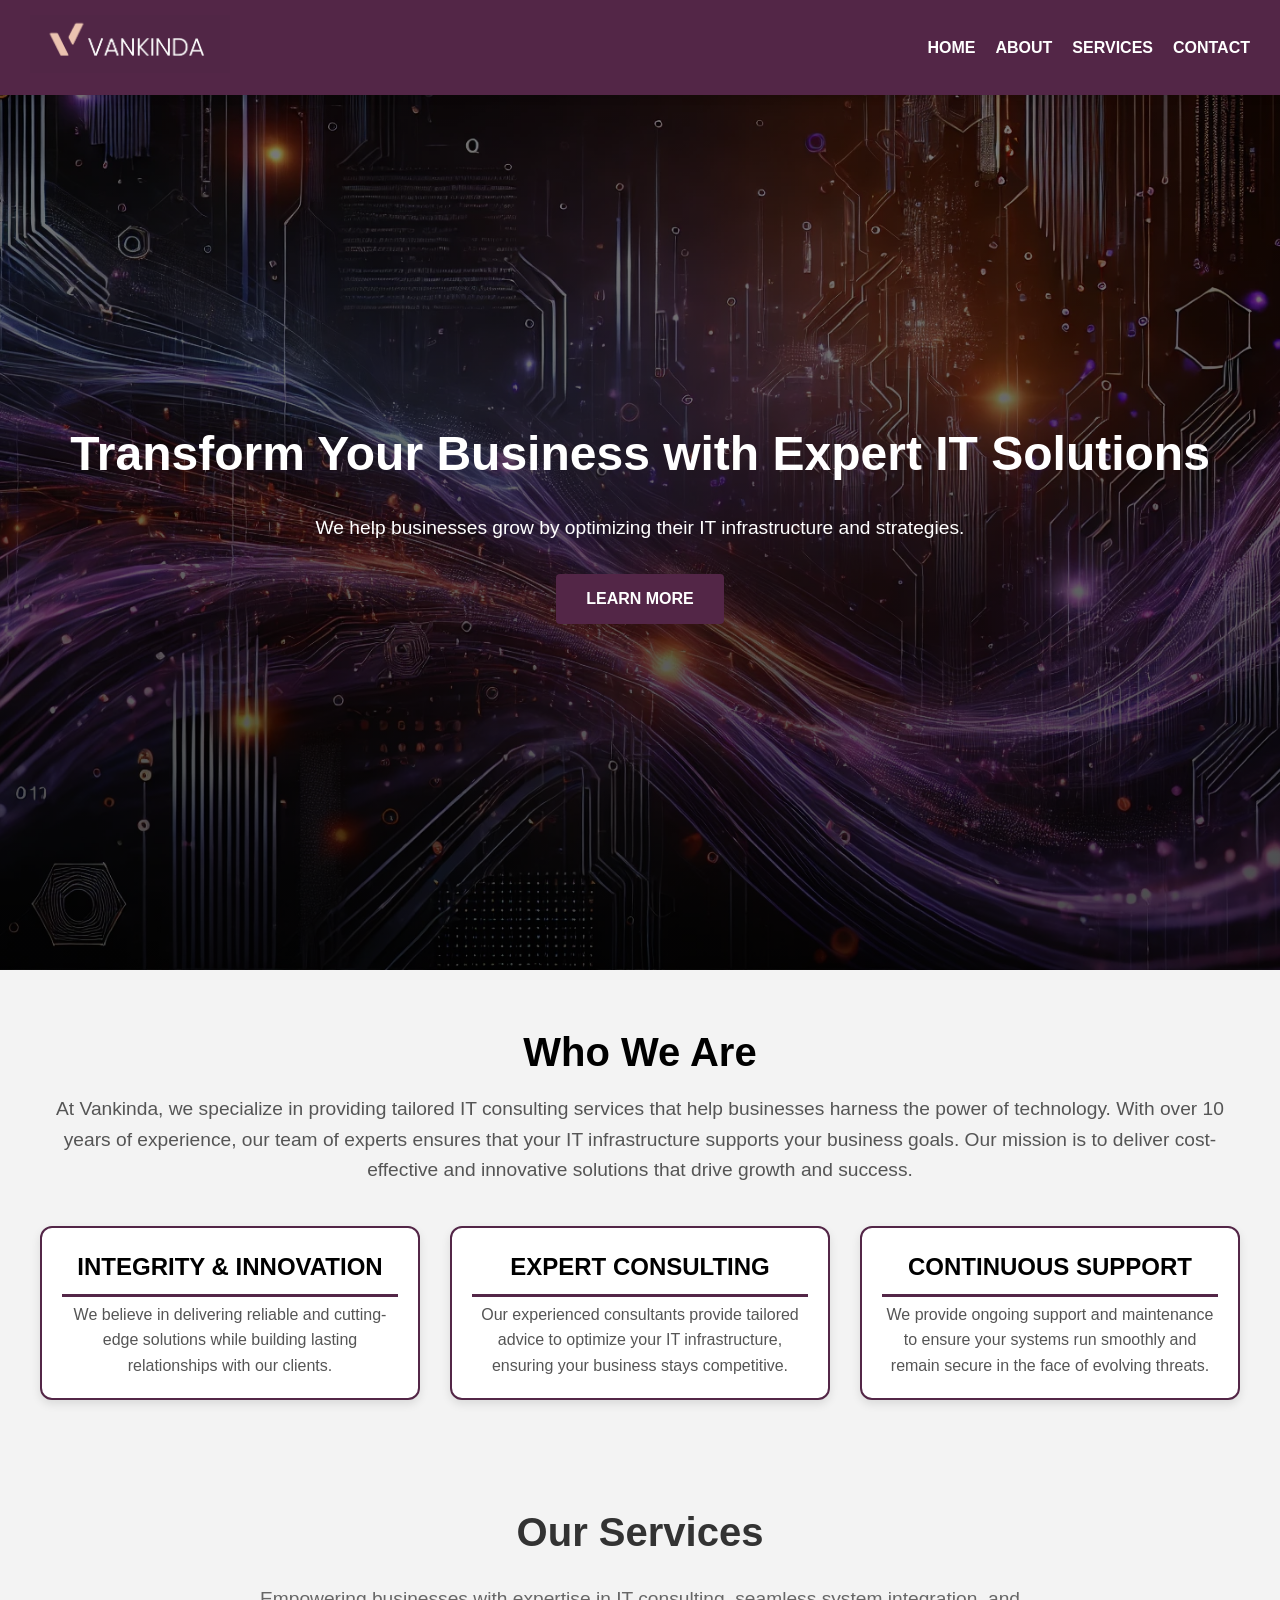
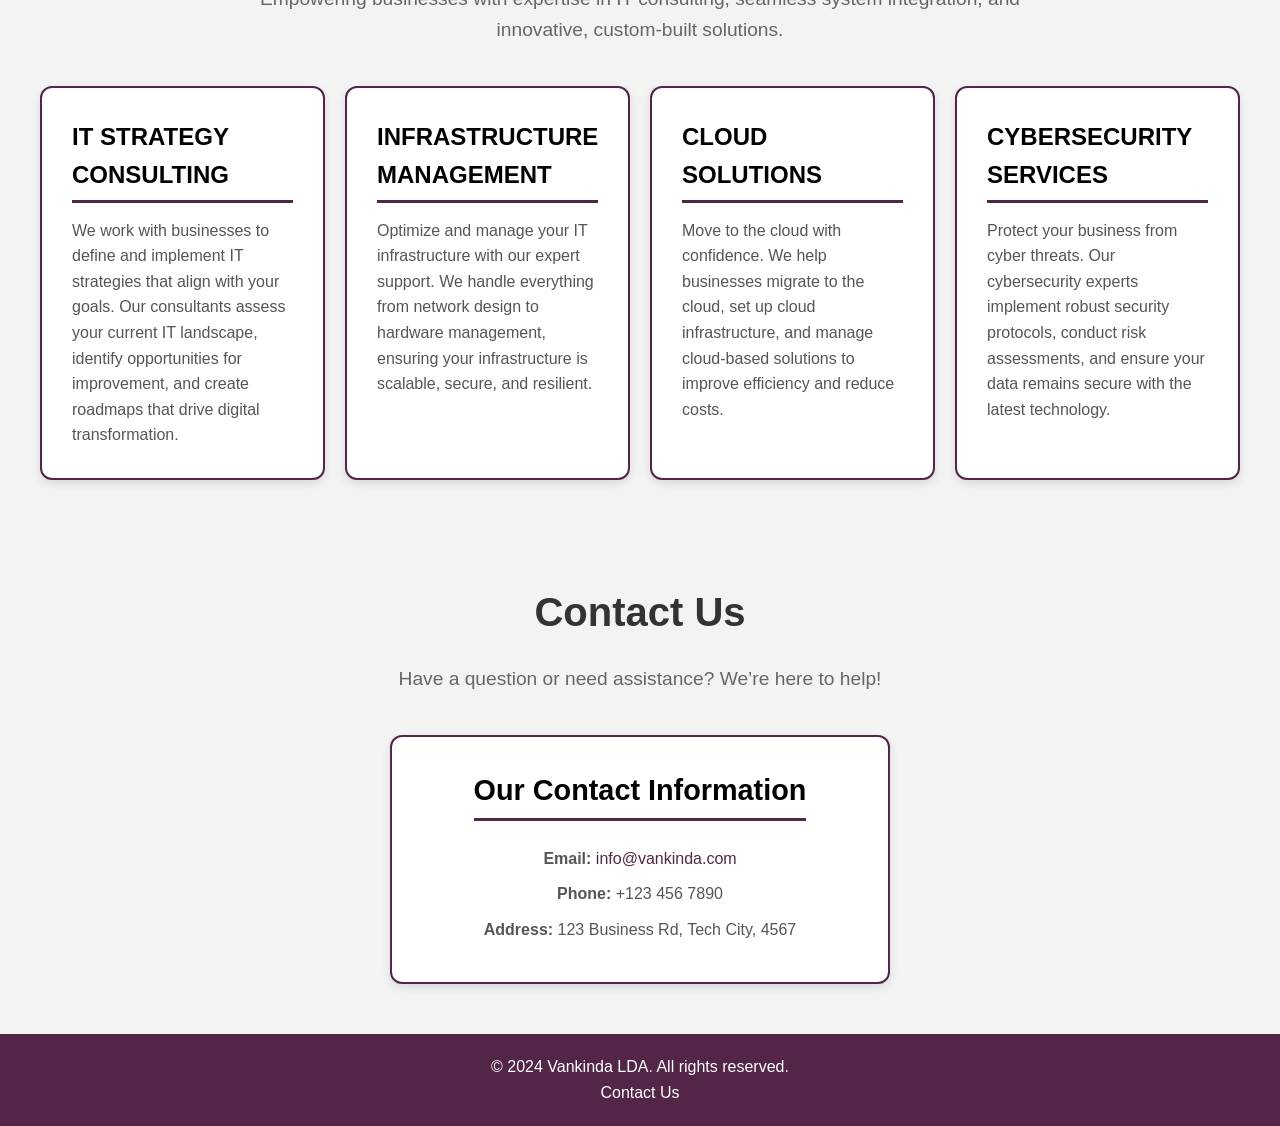
==== index.html @ 61e87282 "Update and rename vankinda.html to index.html" ====
<!DOCTYPE html>
<html lang="en">
<head>
    <meta charset="UTF-8">
    <meta name="viewport" content="width=device-width, initial-scale=1.0">
    <meta name="description" content="Vankinda IT Consulting Services">
    <title>Vankinda - IT Consulting</title>
    <link rel="stylesheet" href="styles.css">
</head>
<body>
	<header>
		<div class="logo">
			<img src="logo sample.png" alt="Vankinda Logo">
		</div>
		<nav>
			<ul>
				<li><a href="#home">Home</a></li>
				<li><a href="#about">About</a></li>
				<li><a href="#services">Services</a></li>
				<li><a href="#contact">Contact</a></li>
			</ul>
		</nav>
	</header>

    <section id="home">
		<div class="hero-content">
			<h1>Transform Your Business with Expert IT Solutions</h1>
			<p>We help businesses grow by optimizing their IT infrastructure and strategies.</p>
			<a href="#about" class="cta-button">Learn More</a>
		</div>
	</section>

    <section id="about">
		<div class="container">
			<h2>Who We Are</h2>
			<div class="section-intro">
				<p>At Vankinda, we specialize in providing tailored IT consulting services that help businesses harness the power of technology. With over 10 years of experience, our team of experts ensures that your IT infrastructure supports your business goals. Our mission is to deliver cost-effective and innovative solutions that drive growth and success.</p>
			</div>
			<div class="about-grid">
				<div class="about-item">
					<h3>Integrity & Innovation</h3>
					<p>We believe in delivering reliable and cutting-edge solutions while building lasting relationships with our clients.</p>
				</div>
				<div class="about-item">
					<h3>Expert Consulting</h3>
					<p>Our experienced consultants provide tailored advice to optimize your IT infrastructure, ensuring your business stays competitive.</p>
				</div>
				<div class="about-item">
					<h3>Continuous Support</h3>
					<p>We provide ongoing support and maintenance to ensure your systems run smoothly and remain secure in the face of evolving threats.</p>
				</div>
			</div>
		</div>
	</section>

  <section id="services" class="section">
    <h2>Our Services</h2>
    <p class="section-intro">Empowering businesses with expertise in IT consulting, seamless system integration, and innovative, custom-built solutions.</p>
    <div class="service-container">
        <div class="service">
            <h3 class="service-title">IT Strategy Consulting</h3>
            <p>We work with businesses to define and implement IT strategies that align with your goals. Our consultants assess your current IT landscape, identify opportunities for improvement, and create roadmaps that drive digital transformation.</p>
        </div>
        <div class="service">
            <h3 class="service-title">Infrastructure Management</h3>
            <p>Optimize and manage your IT infrastructure with our expert support. We handle everything from network design to hardware management, ensuring your infrastructure is scalable, secure, and resilient.</p>
        </div>
        <div class="service">
            <h3 class="service-title">Cloud Solutions</h3>
            <p>Move to the cloud with confidence. We help businesses migrate to the cloud, set up cloud infrastructure, and manage cloud-based solutions to improve efficiency and reduce costs.</p>
        </div>
        <div class="service">
            <h3 class="service-title">Cybersecurity Services</h3>
            <p>Protect your business from cyber threats. Our cybersecurity experts implement robust security protocols, conduct risk assessments, and ensure your data remains secure with the latest technology.</p>
        </div>
    </div>
</section>

<section id="contact">
    <h2>Contact Us</h2>
    <p class="section-intro">Have a question or need assistance? We’re here to help!</p>
    
    <div class="contact-container">
        <div class="contact-info">
            <h3>Our Contact Information</h3>
            <p><strong>Email:</strong> <a href="mailto:info@vankinda.com">info@vankinda.com</a></p>
            <p><strong>Phone:</strong> +123 456 7890</p>
            <p><strong>Address:</strong> 123 Business Rd, Tech City, 4567</p>
        </div>
    </div>
</section>

<footer>
    <p>&copy; 2024 Vankinda LDA. All rights reserved.</p>
    <p><a href="mailto:info@vankinda.com">Contact Us</a></p>
</footer>

</body>
</html>
---- styles.css ----
/* General Reset */
* {
    margin: 0;
    padding: 0;
    box-sizing: border-box;
}

body {
    font-family: 'Helvetica Neue', Arial, sans-serif;
    background-color: #fff;
    color: #333;
    line-height: 1.6;
}

a {
    text-decoration: none;
    color: inherit;
}

/* Header */
header {
    position: fixed; /* Fixed position */
    top: 0; /* Keep it at the top of the page */
    left: 0;
    width: 100%; /* Make the header span the full width of the screen */
    z-index: 1000; /* Ensure it stays on top of other elements */
    display: flex;
    justify-content: space-between;
    align-items: center;
    padding: 15px 30px;
    background-color: #532647;
    color: #000;
    box-shadow: 0 4px 6px rgba(0, 0, 0, 0.1);
}

/* Add padding to the body to prevent content from hiding behind the fixed header */
body {
    padding-top: 70px; /* Adjust based on your header height */
}

/* Ensure the navigation links still look good when scrolled */
nav ul li a {
    color: #000;
    font-weight: bold;
    font-size: 16px;
    text-transform: uppercase;
    text-decoration: none;
    transition: color 0.3s ease, transform 0.3s ease;
}

nav ul li a:hover {
    color: #532647 ; /* Purple on hover */
    transform: scale(1.1);
}


/* Logo Styling */
header .logo img {
    width: 200px; /* Smaller width */
    height: auto; /* Maintain aspect ratio */
}

/* Navigation Menu */
nav ul {
    list-style: none;
    display: flex;
    gap: 20px; /* Slightly reduced gap */
}

nav ul li a {
    color: white; /* Black text */
    font-weight: bold;
    font-size: 16px;
    text-transform: uppercase;
    text-decoration: none;
    transition: color 0.3s ease, transform 0.3s ease;
}

nav ul li a:hover {
    color: black ; /* Purple on hover */
    transform: scale(1.1);
}

/* Responsive Adjustments */
@media (max-width: 768px) {
    header {
        flex-direction: column;
        text-align: center;
    }
    nav ul {
        flex-direction: column;
        gap: 15px; /* Slightly reduced gap for mobile */
    }
}

/* Home Section */
#home {
    display: flex;
    align-items: center;
    justify-content: center;
    text-align: center;
    height: 100vh; /* Full-screen height */
    padding: 20px;
    color: #fff; /* White text for contrast */
    background: url('background-image.webp') no-repeat center center/cover; /* Add background image */
    position: relative;
    z-index: 1;
}

/* Optional: Gradient overlay to enhance text visibility */
#home::before {
    content: '';
    position: absolute;
    top: 0;
    left: 0;
    width: 100%;
    height: 100%;
    background: linear-gradient(to bottom, rgba(0, 0, 0, 0.5), rgba(0, 0, 0, 0.7));
    z-index: -1;
}

/* Hero Content Styling */
.hero-content h1 {
    font-size: 3rem;
    font-weight: bold;
    margin-bottom: 20px;
}

.hero-content p {
    font-size: 1.2rem;
    margin-bottom: 30px;
}

.cta-button {
    display: inline-block;
    padding: 12px 30px;
    background-color: #532647 ; /* Purple */
    color: #fff;
    text-transform: uppercase;
    font-weight: bold;
    border: none;
    border-radius: 4px;
    text-decoration: none;
    transition: background 0.3s ease;
}

.cta-button:hover {
    background-color: #4e148c; /* Darker purple */
}

/* About Us Section */
#about {
    background-color: #f3f3f3; /* Keeps the section background white */
    padding: 50px 20px;
    text-align: center;
}

#about .container {
    max-width: 1200px;
    margin: 0 auto;
}

#about h2 {
    font-size: 2.5rem;
    color: #000; /* Title color changed to black */
    margin-bottom: 10px;
    position: relative;
}

#about .section-intro {
    font-size: 1.2rem;
    color: #555;
    margin-bottom: 40px;
}

.about-grid {
    display: grid;
    grid-template-columns: repeat(auto-fit, minmax(250px, 1fr)); /* Responsive grid */
    gap: 30px;
    justify-items: center;
}

.about-item {
    background-color: #fff; /* Background color for the boxes */
    padding: 20px;
    border: 2px solid #532647 ; /* Purple border */
    border-radius: 12px; /* Rounded corners */
    box-shadow: 0 4px 10px rgba(0, 0, 0, 0.1); /* Soft shadow */
    transition: transform 0.3s ease, box-shadow 0.3s ease;
    text-align: center;
}

.about-item:hover {
    transform: translateY(-5px);
    box-shadow: 0 6px 15px rgba(0, 0, 0, 0.2); /* Hover effect */
}

.about-item h3 {
    font-size: 1.5rem;
    color: #000; /* Title color changed to black */
    margin-bottom: 15px;
    text-transform: uppercase; /* Uppercase title for consistency */
    position: relative;
}

.about-item h3::after {
    content: "";
    position: absolute;
    bottom: -10px; /* Adjust to position the line closer to the title */
    left: 0;
    width: 100%; /* Line spans the full width of the box */
    height: 3px; /* Line thickness */
    background-color: #532647 ; /* Purple color for the line */
}

.about-item p {
    font-size: 1rem;
    color: #555;
    line-height: 1.6;
}

/* Services Section */
#services {
    background-color: #f3f3f3; /* Light neutral background */
    padding: 50px 20px;
    text-align: center;
}

#services h2 {
    font-size: 2.5rem;
    color: #333;
    margin-bottom: 20px;
}

#services .section-intro {
    font-size: 1.2rem;
    color: #666;
    margin-bottom: 40px;
    max-width: 800px; /* Keeps text aligned with About Us section */
    margin-left: auto;
    margin-right: auto;
    line-height: 1.6;
}

.service-container {
    display: grid;
    grid-template-columns: repeat(auto-fit, minmax(250px, 1fr)); /* Side-by-side layout */
    gap: 20px;
    max-width: 1200px; /* Adjusts for side-by-side width */
    margin: 0 auto;
}

.service {
    background: #fff; /* White background for consistency */
    border: 2px solid #532647 ; /* Purple border for branding */
    border-radius: 12px; /* Smooth corners */
    padding: 30px;
    box-shadow: 0 4px 10px rgba(0, 0, 0, 0.1); /* Subtle shadow for depth */
    text-align: left;
    transition: transform 0.3s ease, box-shadow 0.3s ease;
}

.service:hover {
    transform: translateY(-5px);
    box-shadow: 0 6px 15px rgba(0, 0, 0, 0.2);
}

.service h3 {
    font-size: 1.5rem;
    color: #000; /* Black title for emphasis */
    margin-bottom: 15px;
    text-transform: uppercase;
    border-bottom: 3px solid #532647 ; /* Purple underline for titles */
    display: inline-block;
    padding-bottom: 5px;
}

.service p {
    font-size: 1rem;
    color: #555;
    line-height: 1.6;
}

/* Responsive Adjustments */
@media (max-width: 768px) {
    .service-container {
        grid-template-columns: 1fr; /* Stacks on smaller screens */
    }
}

/* Contact Section */
#contact {
    background-color: #f3f3f3;
    padding: 50px 20px;
    text-align: center;
}

#contact h2 {
    font-size: 2.5rem;
    color: #333;
    margin-bottom: 20px;
}

#contact .section-intro {
    font-size: 1.2rem;
    color: #666;
    margin-bottom: 40px;
    max-width: 800px;
    margin-left: auto;
    margin-right: auto;
    line-height: 1.6;
}

.contact-container {
    display: flex;
    justify-content: center;
    max-width: 1200px;
    margin: 0 auto;
}

.contact-info {
    background: #fff;
    border: 2px solid #532647 ;
    border-radius: 12px;
    padding: 30px;
    box-shadow: 0 4px 10px rgba(0, 0, 0, 0.1);
    flex: 1 1 400px;
    max-width: 500px;
    transition: transform 0.3s ease, box-shadow 0.3s ease; /* Added transition for hover effect */
}

.contact-info:hover {
    transform: translateY(-5px); /* Hover effect: move the box up */
    box-shadow: 0 6px 15px rgba(0, 0, 0, 0.2); /* Hover effect: stronger shadow */
}

.contact-info h3 {
    font-size: 1.8rem;
    color: #000;
    margin-bottom: 15px;
    border-bottom: 3px solid #532647 ;
    display: inline-block;
    padding-bottom: 5px;
}

.contact-info p {
    font-size: 1rem;
    color: #555;
    line-height: 1.6;
    margin: 10px 0;
}

.contact-info a {
    color: #532647 ; /* Purple */
    text-decoration: none;
}

.contact-info a:hover {
    text-decoration: underline;
}

/* Footer Styling */
footer {
    background-color: #532647 ; /* Purple */
    color: #fff; /* White text for contrast */
    padding: 20px 0; /* Padding for spacing */
    text-align: center; /* Center-align the content */
}

footer a {
    color: #fff; /* Ensure links are white */
    text-decoration: none; /* Remove underline */
    transition: color 0.3s ease; /* Smooth color transition */
}

footer a:hover {
    color: #333; /* Dark color for links on hover */
}
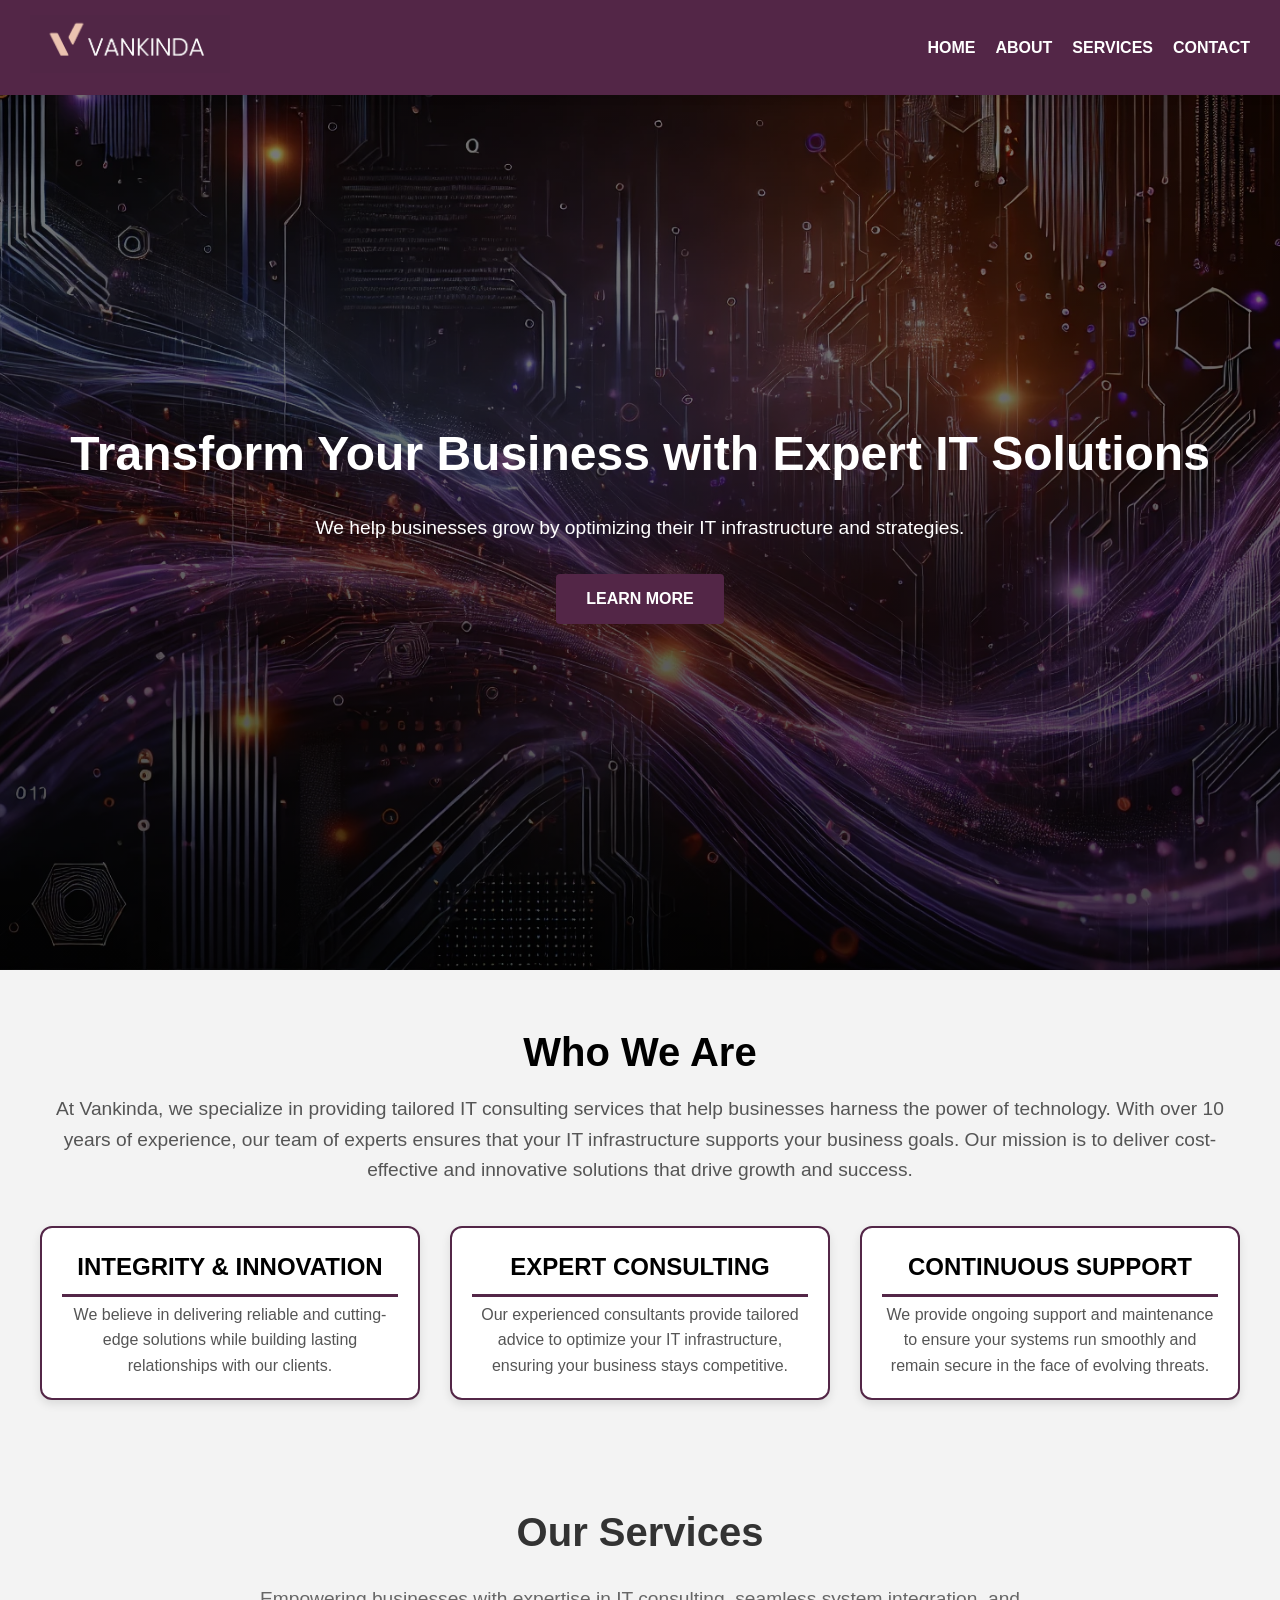
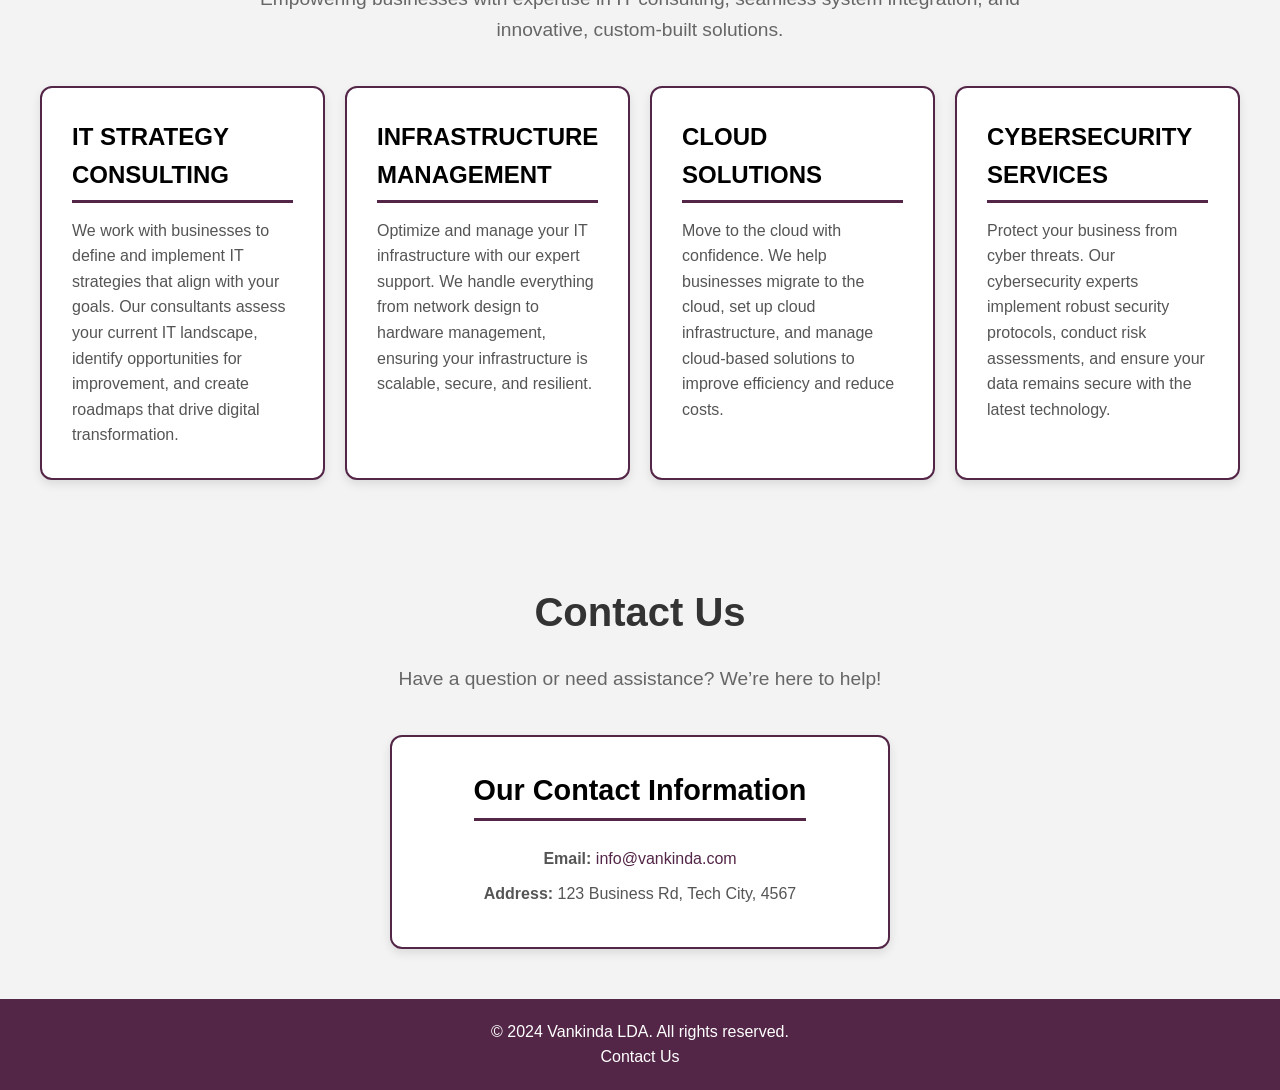
==== commit 00c8b1b9: "Update index.html" ====
--- a/index.html
+++ b/index.html
@@ -83,8 +83,7 @@
     <div class="contact-container">
         <div class="contact-info">
             <h3>Our Contact Information</h3>
-            <p><strong>Email:</strong> <a href="mailto:info@vankinda.com">info@vankinda.com</a></p>
-            <p><strong>Phone:</strong> +123 456 7890</p>
+            <p><strong>Email:</strong> <a href="mailto:geral@vankinda.com">info@vankinda.com</a></p>
             <p><strong>Address:</strong> 123 Business Rd, Tech City, 4567</p>
         </div>
     </div>
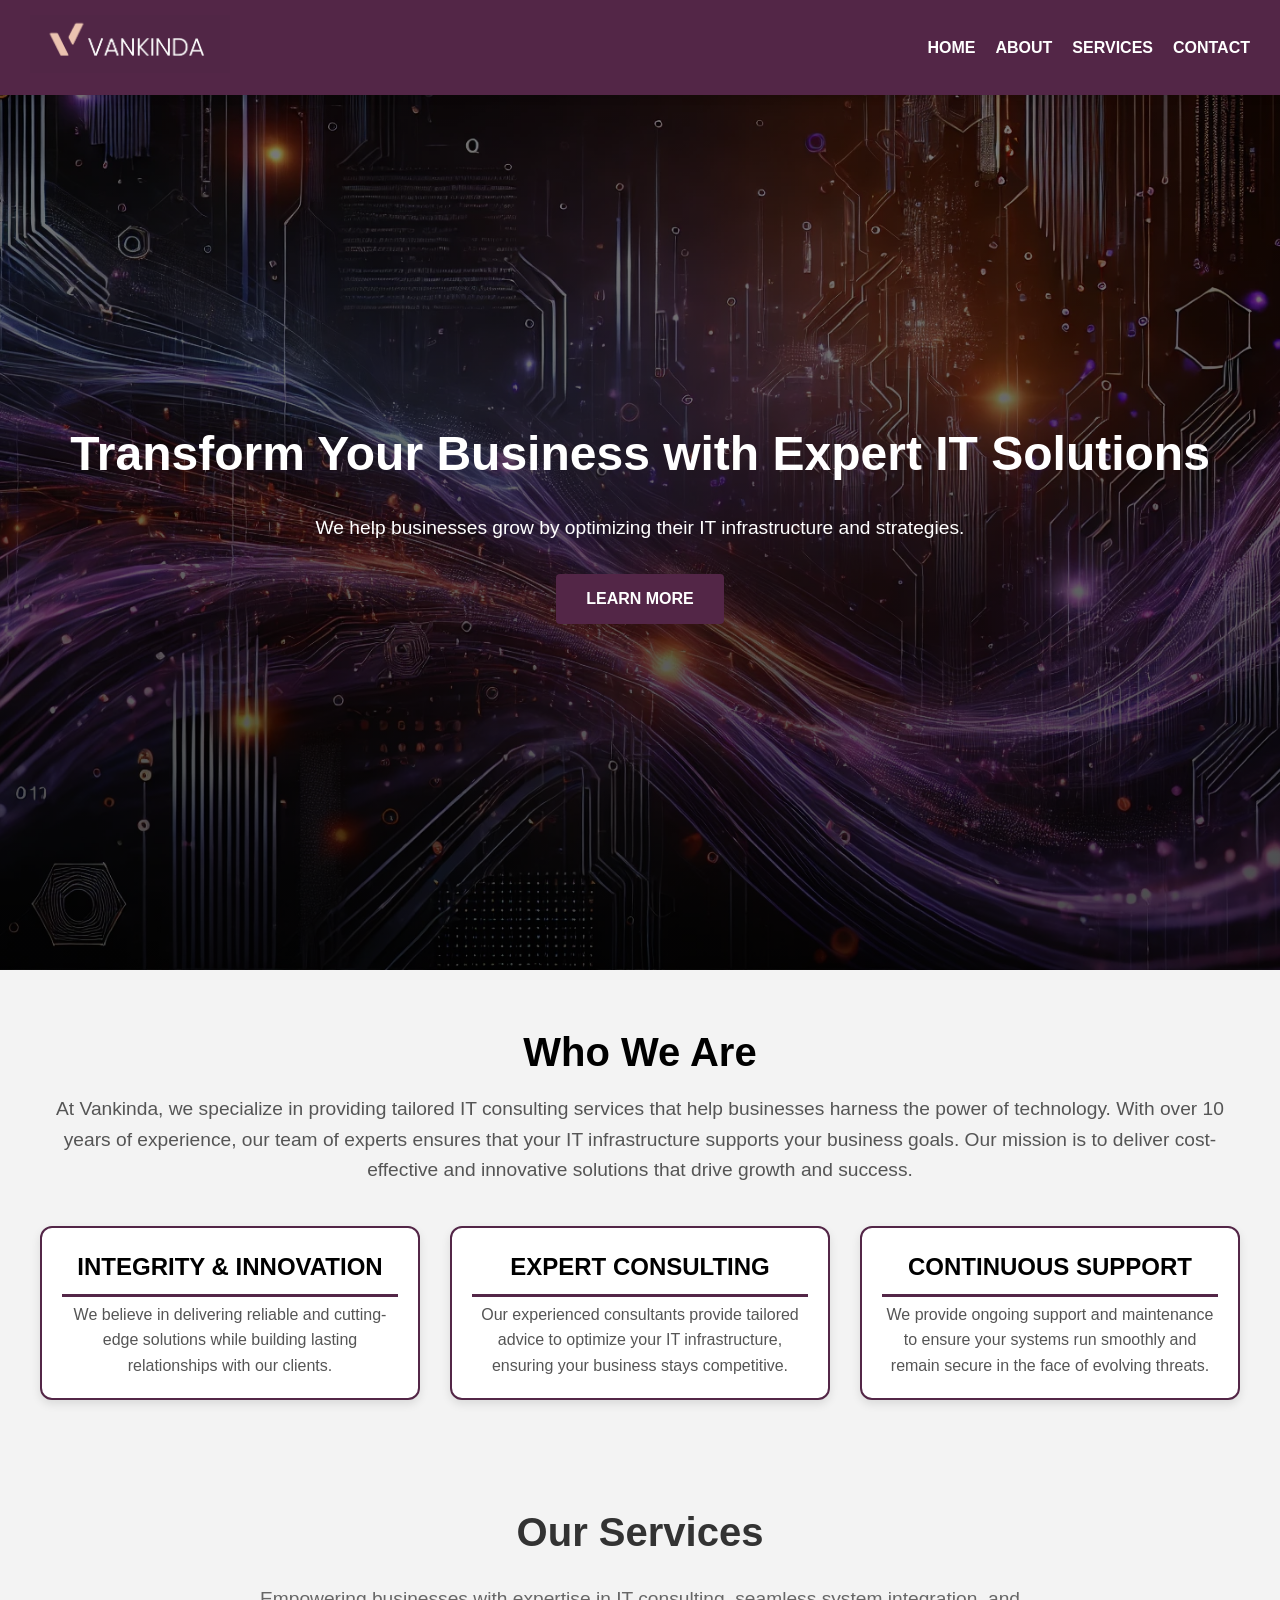
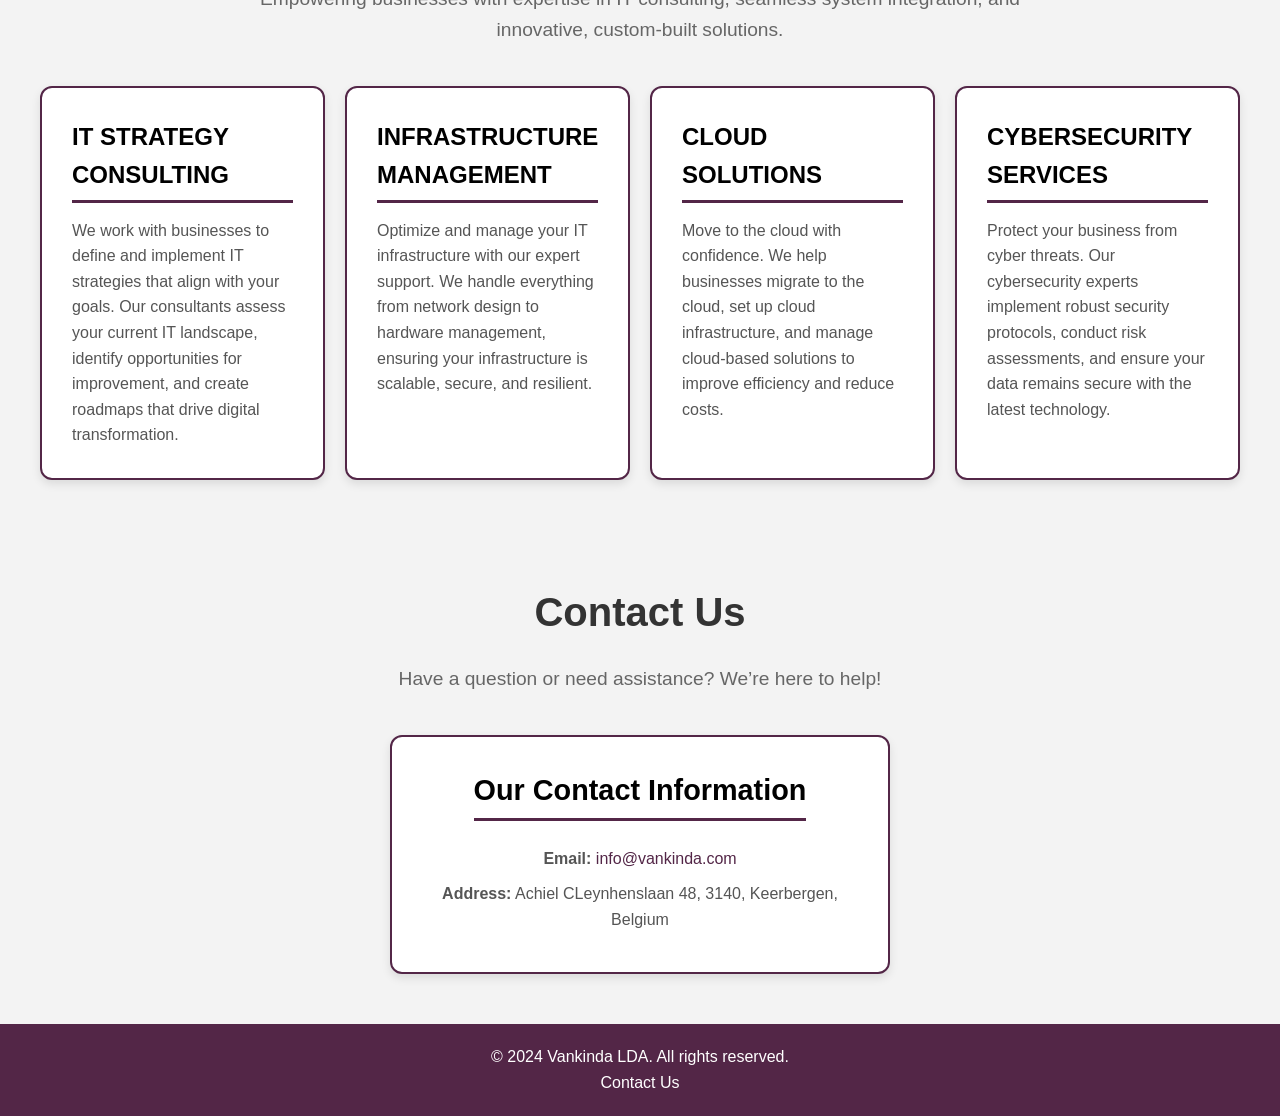
==== commit ba75cd24: "Update index.html" ====
--- a/index.html
+++ b/index.html
@@ -83,8 +83,8 @@
     <div class="contact-container">
         <div class="contact-info">
             <h3>Our Contact Information</h3>
-            <p><strong>Email:</strong> <a href="mailto:geral@vankinda.com">info@vankinda.com</a></p>
-            <p><strong>Address:</strong> 123 Business Rd, Tech City, 4567</p>
+            <p><strong>Email:</strong> <a href="mailto:info@vankinda.com">info@vankinda.com</a></p>
+            <p><strong>Address:</strong> Achiel CLeynhenslaan 48, 3140, Keerbergen, Belgium</p>
         </div>
     </div>
 </section>
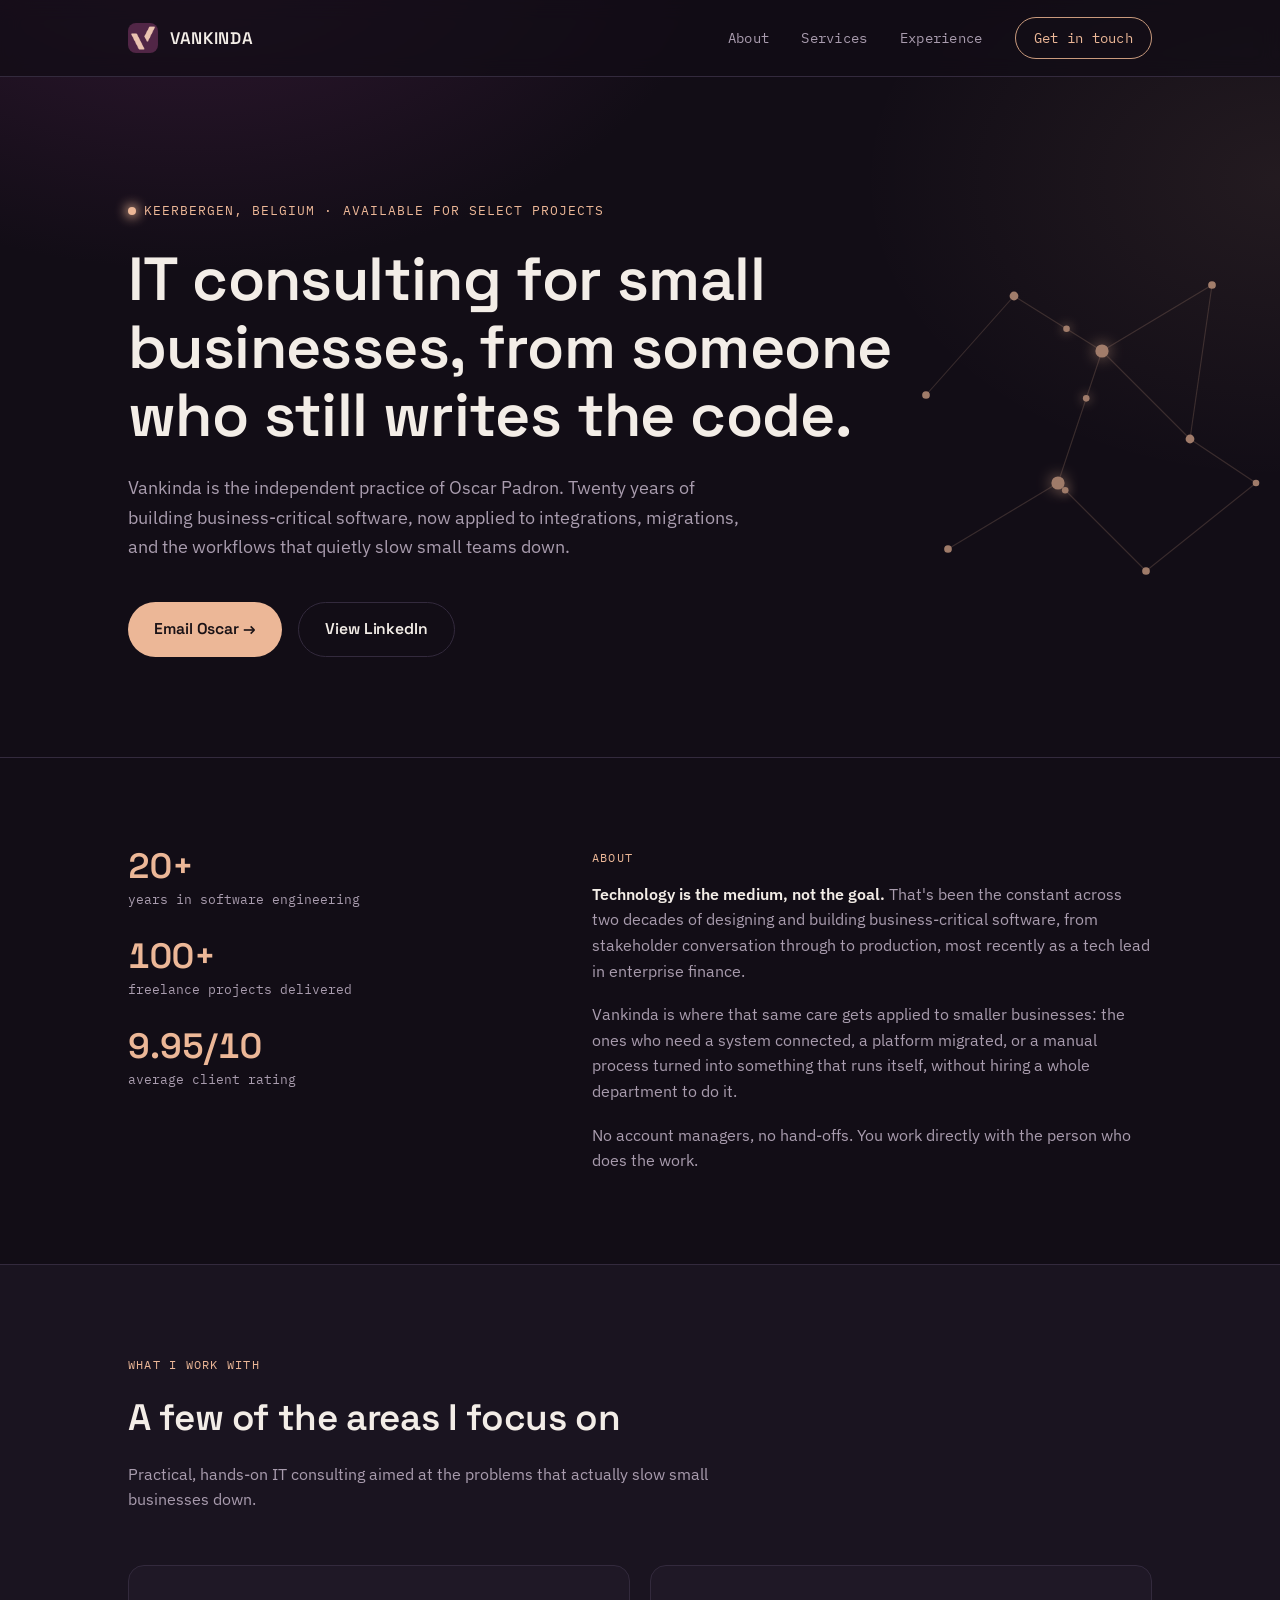
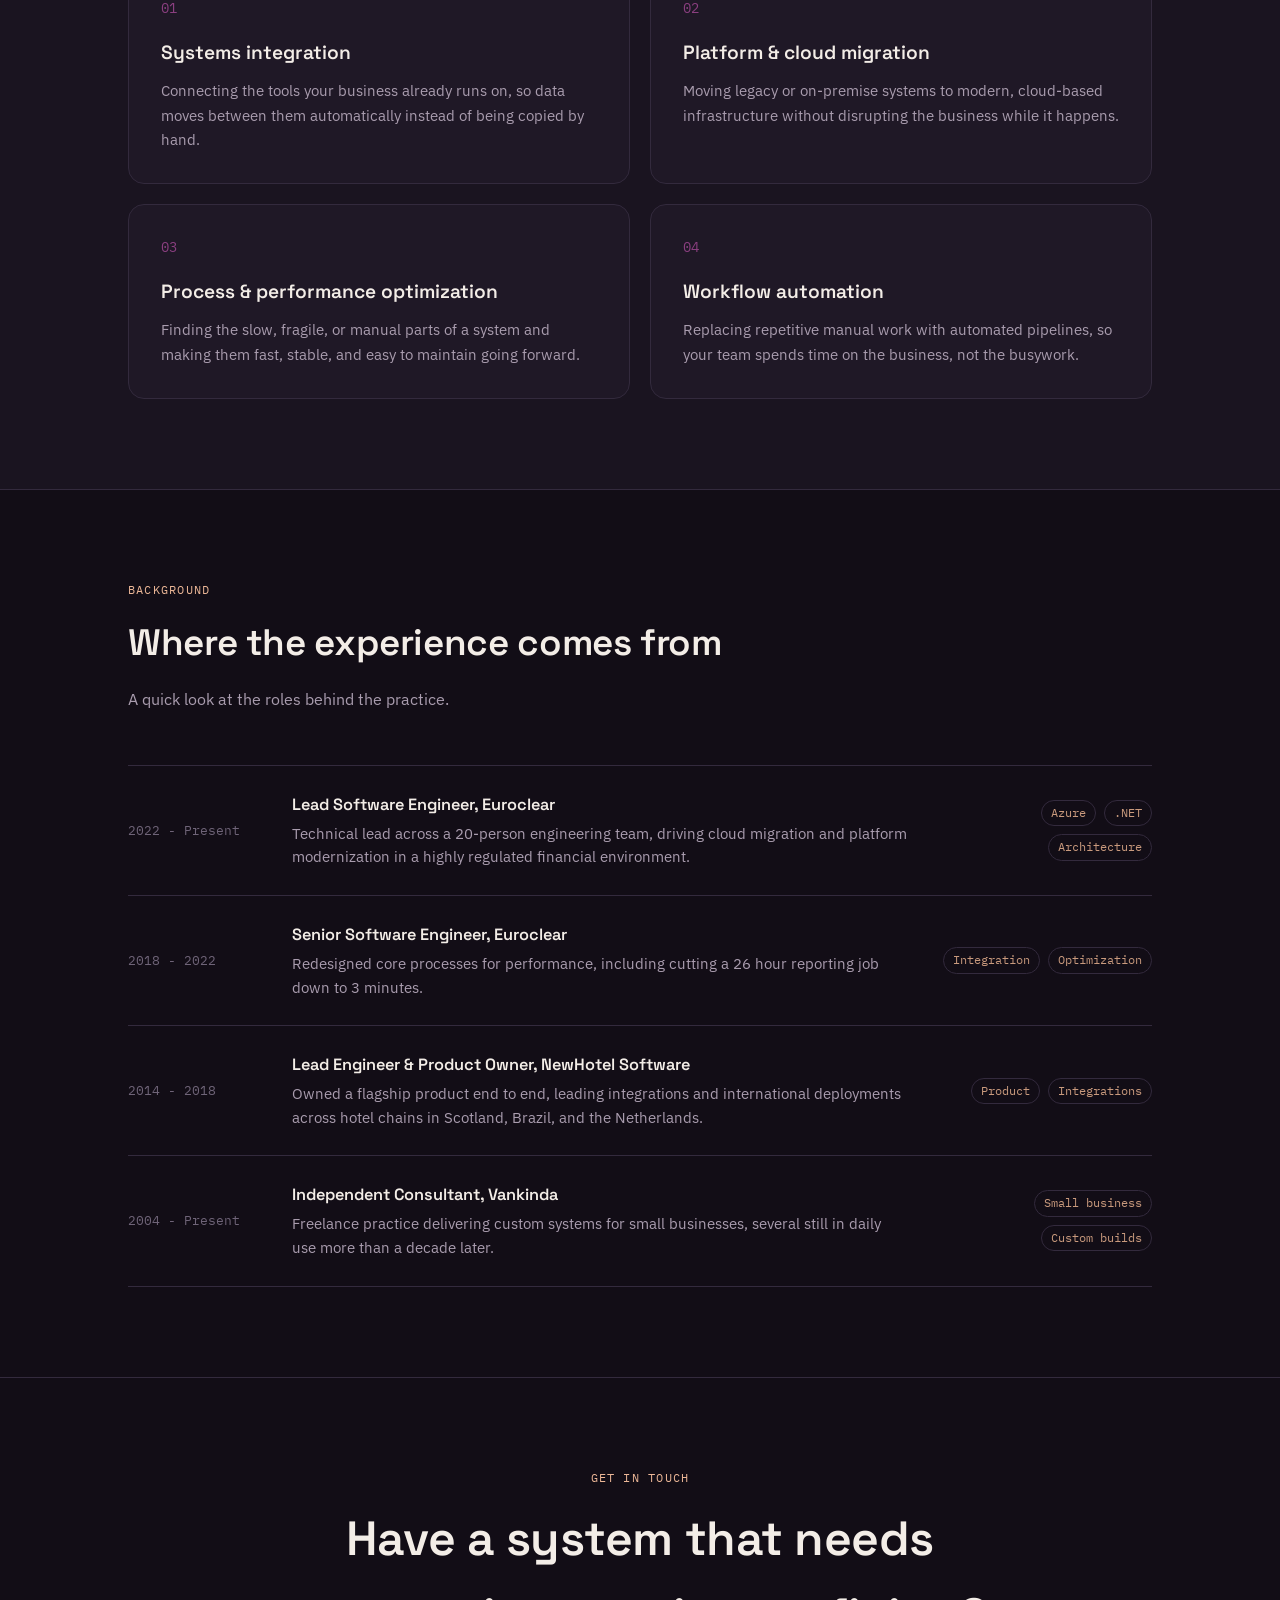
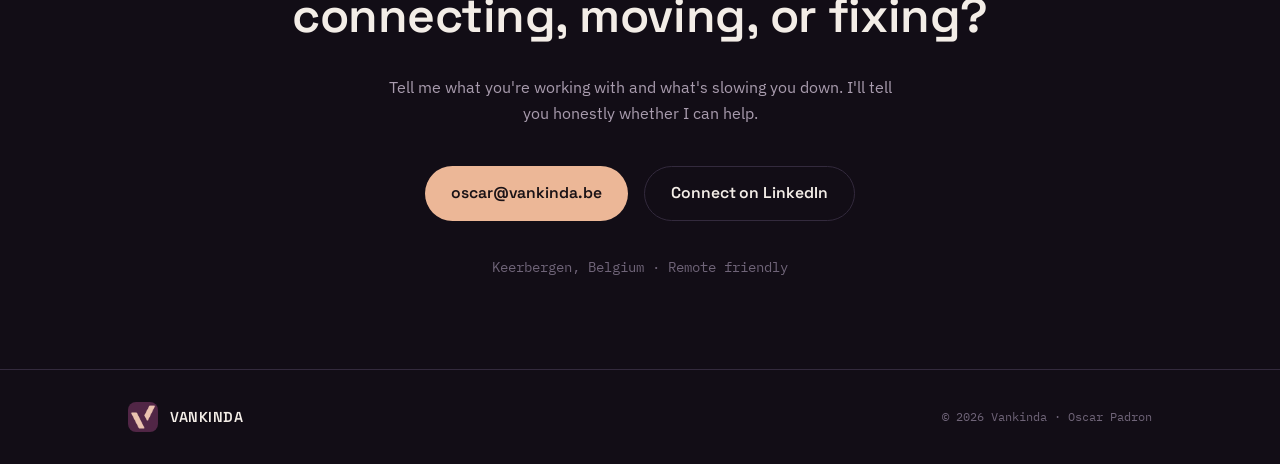
==== commit fcc59999: "Rebuild site: dark/purple redesign with network-graph hero New single-page design with scroll animat" ====
--- a/index.html
+++ b/index.html
@@ -1,98 +1,223 @@
-<!DOCTYPE html>
-<html lang="en">
-<head>
-    <meta charset="UTF-8">
-    <meta name="viewport" content="width=device-width, initial-scale=1.0">
-    <meta name="description" content="Vankinda IT Consulting Services">
-    <title>Vankinda - IT Consulting</title>
-    <link rel="stylesheet" href="styles.css">
-</head>
-<body>
-	<header>
-		<div class="logo">
-			<img src="logo sample.png" alt="Vankinda Logo">
-		</div>
-		<nav>
-			<ul>
-				<li><a href="#home">Home</a></li>
-				<li><a href="#about">About</a></li>
-				<li><a href="#services">Services</a></li>
-				<li><a href="#contact">Contact</a></li>
-			</ul>
-		</nav>
-	</header>
-
-    <section id="home">
-		<div class="hero-content">
-			<h1>Transform Your Business with Expert IT Solutions</h1>
-			<p>We help businesses grow by optimizing their IT infrastructure and strategies.</p>
-			<a href="#about" class="cta-button">Learn More</a>
-		</div>
-	</section>
-
-    <section id="about">
-		<div class="container">
-			<h2>Who We Are</h2>
-			<div class="section-intro">
-				<p>At Vankinda, we specialize in providing tailored IT consulting services that help businesses harness the power of technology. With over 10 years of experience, our team of experts ensures that your IT infrastructure supports your business goals. Our mission is to deliver cost-effective and innovative solutions that drive growth and success.</p>
-			</div>
-			<div class="about-grid">
-				<div class="about-item">
-					<h3>Integrity & Innovation</h3>
-					<p>We believe in delivering reliable and cutting-edge solutions while building lasting relationships with our clients.</p>
-				</div>
-				<div class="about-item">
-					<h3>Expert Consulting</h3>
-					<p>Our experienced consultants provide tailored advice to optimize your IT infrastructure, ensuring your business stays competitive.</p>
-				</div>
-				<div class="about-item">
-					<h3>Continuous Support</h3>
-					<p>We provide ongoing support and maintenance to ensure your systems run smoothly and remain secure in the face of evolving threats.</p>
-				</div>
-			</div>
-		</div>
-	</section>
-
-  <section id="services" class="section">
-    <h2>Our Services</h2>
-    <p class="section-intro">Empowering businesses with expertise in IT consulting, seamless system integration, and innovative, custom-built solutions.</p>
-    <div class="service-container">
-        <div class="service">
-            <h3 class="service-title">IT Strategy Consulting</h3>
-            <p>We work with businesses to define and implement IT strategies that align with your goals. Our consultants assess your current IT landscape, identify opportunities for improvement, and create roadmaps that drive digital transformation.</p>
-        </div>
-        <div class="service">
-            <h3 class="service-title">Infrastructure Management</h3>
-            <p>Optimize and manage your IT infrastructure with our expert support. We handle everything from network design to hardware management, ensuring your infrastructure is scalable, secure, and resilient.</p>
-        </div>
-        <div class="service">
-            <h3 class="service-title">Cloud Solutions</h3>
-            <p>Move to the cloud with confidence. We help businesses migrate to the cloud, set up cloud infrastructure, and manage cloud-based solutions to improve efficiency and reduce costs.</p>
-        </div>
-        <div class="service">
-            <h3 class="service-title">Cybersecurity Services</h3>
-            <p>Protect your business from cyber threats. Our cybersecurity experts implement robust security protocols, conduct risk assessments, and ensure your data remains secure with the latest technology.</p>
-        </div>
-    </div>
-</section>
-
-<section id="contact">
-    <h2>Contact Us</h2>
-    <p class="section-intro">Have a question or need assistance? We’re here to help!</p>
-    
-    <div class="contact-container">
-        <div class="contact-info">
-            <h3>Our Contact Information</h3>
-            <p><strong>Email:</strong> <a href="mailto:info@vankinda.com">info@vankinda.com</a></p>
-            <p><strong>Address:</strong> Achiel CLeynhenslaan 48, 3140, Keerbergen, Belgium</p>
-        </div>
-    </div>
-</section>
-
-<footer>
-    <p>&copy; 2024 Vankinda LDA. All rights reserved.</p>
-    <p><a href="mailto:info@vankinda.com">Contact Us</a></p>
-</footer>
-
-</body>
-</html>
+<!doctype html>
+<html lang="en">
+<head>
+<meta charset="UTF-8">
+<meta name="viewport" content="width=device-width, initial-scale=1.0">
+<title>Vankinda - IT Consulting</title>
+<meta name="description" content="Vankinda is the independent IT consulting practice of Oscar Padron: integrations, migrations, optimization and workflow automation for small businesses.">
+
+<meta property="og:title" content="Vankinda - IT Consulting">
+<meta property="og:description" content="Integrations, migrations, optimization and workflow automation for small businesses.">
+<meta property="og:type" content="website">
+<meta property="og:url" content="https://www.vankinda.be">
+
+<link rel="icon" type="image/png" href="assets/logo-icon.png">
+
+<link rel="preconnect" href="https://fonts.googleapis.com">
+<link rel="preconnect" href="https://fonts.gstatic.com" crossorigin>
+<link href="https://fonts.googleapis.com/css2?family=Space+Grotesk:wght@500;600;700&family=IBM+Plex+Sans:wght@400;500;600&family=IBM+Plex+Mono:wght@400;500&display=swap" rel="stylesheet">
+
+<link rel="stylesheet" href="assets/styles.css">
+</head>
+<body>
+
+<div class="bg-glow"></div>
+<div class="scroll-progress" id="scroll-progress"></div>
+
+<header id="site-header">
+  <nav class="wrap">
+    <a href="#top" class="brand">
+      <img src="assets/logo-icon.png" alt="Vankinda" width="30" height="30" class="brand-mark">
+      <span class="brand-name">VANKINDA</span>
+    </a>
+    <button class="nav-toggle" id="nav-toggle" aria-label="Toggle menu">&#9776;</button>
+    <div class="nav-links">
+      <a href="#about">About</a>
+      <a href="#services">Services</a>
+      <a href="#work">Experience</a>
+      <a href="#contact" class="nav-cta">Get in touch</a>
+    </div>
+  </nav>
+</header>
+
+<main id="top">
+
+  <section class="hero">
+    <div class="wrap">
+      <span class="eyebrow">Keerbergen, Belgium &middot; Available for select projects</span>
+      <h1>IT consulting for small businesses, from someone who still writes the code.</h1>
+      <p class="lead">Vankinda is the independent practice of Oscar Padron. Twenty years of building business-critical software, now applied to integrations, migrations, and the workflows that quietly slow small teams down.</p>
+      <div class="hero-actions">
+        <a href="mailto:oscar@vankinda.be" class="btn btn-primary btn-magnetic">Email Oscar &rarr;</a>
+        <a href="https://www.linkedin.com/in/kinco/" target="_blank" rel="noopener" class="btn btn-ghost btn-magnetic">View LinkedIn</a>
+      </div>
+    </div>
+    <div class="hero-mark" aria-hidden="true" id="hero-mark">
+      <svg class="net-graph" viewBox="0 0 400 400" fill="none" xmlns="http://www.w3.org/2000/svg">
+        <g class="net-edges" stroke="var(--peach)" stroke-opacity="0.28" stroke-width="1">
+          <line x1="60" y1="180" x2="140" y2="90"/>
+          <line x1="140" y1="90" x2="220" y2="140"/>
+          <line x1="220" y1="140" x2="320" y2="80"/>
+          <line x1="220" y1="140" x2="300" y2="220"/>
+          <line x1="300" y1="220" x2="320" y2="80"/>
+          <line x1="220" y1="140" x2="180" y2="260"/>
+          <line x1="180" y1="260" x2="80" y2="320"/>
+          <line x1="180" y1="260" x2="260" y2="340"/>
+          <line x1="300" y1="220" x2="360" y2="260"/>
+          <line x1="260" y1="340" x2="360" y2="260"/>
+        </g>
+        <g class="net-nodes" fill="var(--peach)">
+          <circle cx="60" cy="180" r="3.5"/>
+          <circle cx="140" cy="90" r="4"/>
+          <circle cx="220" cy="140" r="6" class="hub"/>
+          <circle cx="320" cy="80" r="3.5"/>
+          <circle cx="300" cy="220" r="4"/>
+          <circle cx="180" cy="260" r="6" class="hub"/>
+          <circle cx="80" cy="320" r="3.5"/>
+          <circle cx="260" cy="340" r="3.5"/>
+          <circle cx="360" cy="260" r="3"/>
+        </g>
+        <g class="net-pulses" fill="var(--peach)">
+          <circle r="3">
+            <animateMotion dur="4s" repeatCount="indefinite" path="M60,180 L140,90 L220,140 L320,80"/>
+          </circle>
+          <circle r="3">
+            <animateMotion dur="5s" begin="1.2s" repeatCount="indefinite" path="M220,140 L180,260 L80,320"/>
+          </circle>
+          <circle r="3">
+            <animateMotion dur="4.5s" begin="2s" repeatCount="indefinite" path="M180,260 L260,340 L360,260 L300,220"/>
+          </circle>
+        </g>
+      </svg>
+    </div>
+  </section>
+
+  <section class="about" id="about">
+    <div class="wrap about-grid">
+      <div class="stat-list reveal">
+        <div class="stat">
+          <div class="num" data-count="20" data-suffix="+">0</div>
+          <div class="label">years in software engineering</div>
+        </div>
+        <div class="stat">
+          <div class="num" data-count="100" data-suffix="+">0</div>
+          <div class="label">freelance projects delivered</div>
+        </div>
+        <div class="stat">
+          <div class="num" data-count="9.98" data-decimals="2" data-suffix="/10">0</div>
+          <div class="label">average client rating</div>
+        </div>
+      </div>
+      <div class="about-copy reveal">
+        <span class="tag">About</span>
+        <p><strong>Technology is the medium, not the goal.</strong> That's been the constant across two decades of designing and building business-critical software, from stakeholder conversation through to production, most recently as a tech lead in enterprise finance.</p>
+        <p>Vankinda is where that same care gets applied to smaller businesses: the ones who need a system connected, a platform migrated, or a manual process turned into something that runs itself, without hiring a whole department to do it.</p>
+        <p>No account managers, no hand-offs. You work directly with the person who does the work.</p>
+      </div>
+    </div>
+  </section>
+
+  <section class="services" id="services">
+    <div class="wrap">
+      <div class="section-head reveal">
+        <span class="tag">What I work with</span>
+        <h2>A few of the areas I focus on</h2>
+        <p>Practical, hands-on IT consulting aimed at the problems that actually slow small businesses down.</p>
+      </div>
+      <div class="service-grid">
+        <div class="service-card reveal">
+          <span class="service-index">01</span>
+          <h3>Systems integration</h3>
+          <p>Connecting the tools your business already runs on, so data moves between them automatically instead of being copied by hand.</p>
+        </div>
+        <div class="service-card reveal">
+          <span class="service-index">02</span>
+          <h3>Platform &amp; cloud migration</h3>
+          <p>Moving legacy or on-premise systems to modern, cloud-based infrastructure without disrupting the business while it happens.</p>
+        </div>
+        <div class="service-card reveal">
+          <span class="service-index">03</span>
+          <h3>Process &amp; performance optimization</h3>
+          <p>Finding the slow, fragile, or manual parts of a system and making them fast, stable, and easy to maintain going forward.</p>
+        </div>
+        <div class="service-card reveal">
+          <span class="service-index">04</span>
+          <h3>Workflow automation</h3>
+          <p>Replacing repetitive manual work with automated pipelines, so your team spends time on the business, not the busywork.</p>
+        </div>
+      </div>
+    </div>
+  </section>
+
+  <section class="work" id="work">
+    <div class="wrap">
+      <div class="section-head reveal">
+        <span class="tag">Background</span>
+        <h2>Where the experience comes from</h2>
+        <p>A quick look at the roles behind the practice.</p>
+      </div>
+      <div class="work-list">
+        <div class="work-row reveal">
+          <span class="period">2022 - Present</span>
+          <div class="desc">
+            <h4>Lead Software Engineer, Euroclear</h4>
+            <p>Technical lead across a 20-person engineering team, driving cloud migration and platform modernization in a highly regulated financial environment.</p>
+          </div>
+          <div class="tags"><span>Azure</span><span>.NET</span><span>Architecture</span></div>
+        </div>
+        <div class="work-row reveal">
+          <span class="period">2018 - 2022</span>
+          <div class="desc">
+            <h4>Senior Software Engineer, Euroclear</h4>
+            <p>Redesigned core processes for performance, including cutting a 26 hour reporting job down to 3 minutes.</p>
+          </div>
+          <div class="tags"><span>Integration</span><span>Optimization</span></div>
+        </div>
+        <div class="work-row reveal">
+          <span class="period">2014 - 2018</span>
+          <div class="desc">
+            <h4>Lead Engineer &amp; Product Owner, NewHotel Software</h4>
+            <p>Owned a flagship product end to end, leading integrations and international deployments across hotel chains in Scotland, Brazil, and the Netherlands.</p>
+          </div>
+          <div class="tags"><span>Product</span><span>Integrations</span></div>
+        </div>
+        <div class="work-row reveal">
+          <span class="period">2004 - Present</span>
+          <div class="desc">
+            <h4>Independent Consultant, Vankinda</h4>
+            <p>Freelance practice delivering custom systems for small businesses, several still in daily use more than a decade later.</p>
+          </div>
+          <div class="tags"><span>Small business</span><span>Custom builds</span></div>
+        </div>
+      </div>
+    </div>
+  </section>
+
+  <section class="contact" id="contact">
+    <div class="wrap">
+      <span class="tag">Get in touch</span>
+      <h2>Have a system that needs connecting, moving, or fixing?</h2>
+      <p class="lead">Tell me what you're working with and what's slowing you down. I'll tell you honestly whether I can help.</p>
+      <div class="contact-actions">
+        <a href="mailto:oscar@vankinda.be" class="btn btn-primary btn-magnetic">oscar@vankinda.be</a>
+        <a href="https://www.linkedin.com/in/kinco/" target="_blank" rel="noopener" class="btn btn-ghost btn-magnetic">Connect on LinkedIn</a>
+      </div>
+      <div class="contact-meta">Keerbergen, Belgium &middot; Remote friendly</div>
+    </div>
+  </section>
+
+</main>
+
+<footer>
+  <div class="wrap footer-row">
+    <a href="#top" class="brand">
+      <img src="assets/logo-icon.png" alt="Vankinda" width="22" height="22" class="brand-mark">
+      <span class="brand-name">VANKINDA</span>
+    </a>
+    <span class="fine">&copy; <span id="year"></span> Vankinda &middot; Oscar Padron</span>
+  </div>
+</footer>
+
+<script src="assets/script.js"></script>
+</body>
+</html>
--- a/assets/styles.css
+++ b/assets/styles.css
@@ -0,0 +1,551 @@
+/* ---------- tokens ---------- */
+:root {
+  --bg: #120d16;
+  --bg-alt: #1a1420;
+  --panel: #1f1826;
+  --panel-line: #332a3d;
+  --purple: #5a2657;
+  --purple-bright: #8b3f80;
+  --peach: #ecb797;
+  --peach-dim: #c99a7d;
+  --text: #f3ede7;
+  --text-dim: #a99cae;
+  --text-faint: #6f6478;
+  --mono: 'IBM Plex Mono', ui-monospace, monospace;
+  --sans: 'IBM Plex Sans', -apple-system, sans-serif;
+  --display: 'Space Grotesk', var(--sans);
+  --ease: cubic-bezier(0.22, 1, 0.36, 1);
+}
+
+* { box-sizing: border-box; }
+html { scroll-behavior: smooth; }
+
+body {
+  margin: 0;
+  background: var(--bg);
+  color: var(--text);
+  font-family: var(--sans);
+  line-height: 1.6;
+  -webkit-font-smoothing: antialiased;
+}
+
+a { color: inherit; }
+
+.wrap {
+  max-width: 1080px;
+  margin: 0 auto;
+  padding: 0 28px;
+}
+
+/* background glow layer, fixed */
+.bg-glow {
+  position: fixed;
+  inset: 0;
+  z-index: -1;
+  background:
+    radial-gradient(ellipse 900px 600px at 15% -10%, rgba(90, 38, 87, 0.45), transparent 60%),
+    radial-gradient(ellipse 700px 500px at 100% 20%, rgba(236, 183, 151, 0.08), transparent 60%),
+    var(--bg);
+  animation: glow-breathe 16s ease-in-out infinite alternate;
+}
+
+@keyframes glow-breathe {
+  0%   { background-position: 0% 0%, 0% 0%; filter: brightness(1); }
+  100% { background-position: 4% 3%, -3% -2%; filter: brightness(1.08); }
+}
+
+/* scroll progress bar */
+.scroll-progress {
+  position: fixed;
+  top: 0;
+  left: 0;
+  height: 3px;
+  width: 0%;
+  background: linear-gradient(90deg, var(--purple-bright), var(--peach));
+  z-index: 100;
+  transition: width 0.1s linear;
+  box-shadow: 0 0 10px 0 rgba(236, 183, 151, 0.5);
+}
+
+/* ---------- nav ---------- */
+header {
+  position: sticky;
+  top: 0;
+  z-index: 50;
+  backdrop-filter: blur(10px);
+  background: rgba(18, 13, 22, 0.75);
+  border-bottom: 1px solid var(--panel-line);
+}
+
+nav.wrap {
+  display: flex;
+  align-items: center;
+  justify-content: space-between;
+  height: 76px;
+}
+
+.brand {
+  display: flex;
+  align-items: center;
+  gap: 12px;
+  text-decoration: none;
+}
+
+.brand-mark {
+  width: 30px;
+  height: 30px;
+  display: block;
+  border-radius: 8px;
+  object-fit: cover;
+}
+
+.brand-name {
+  font-family: var(--display);
+  font-weight: 600;
+  font-size: 1.05rem;
+  letter-spacing: 0.04em;
+}
+
+.nav-links {
+  display: flex;
+  align-items: center;
+  gap: 32px;
+}
+
+.nav-links a {
+  text-decoration: none;
+  color: var(--text-dim);
+  font-size: 0.9rem;
+  font-family: var(--mono);
+  letter-spacing: 0.02em;
+  transition: color 0.2s var(--ease);
+}
+.nav-links a:hover { color: var(--peach); }
+
+.nav-cta {
+  border: 1px solid var(--peach-dim);
+  padding: 8px 18px;
+  border-radius: 100px;
+  color: var(--peach) !important;
+  transition: all 0.2s var(--ease);
+}
+.nav-cta:hover {
+  background: var(--peach);
+  color: var(--bg) !important;
+  border-color: var(--peach);
+}
+
+.nav-toggle {
+  display: none;
+  background: none;
+  border: none;
+  color: var(--text);
+  font-size: 1.5rem;
+  cursor: pointer;
+}
+
+/* ---------- hero ---------- */
+.hero {
+  padding: 120px 0 100px;
+  position: relative;
+  overflow: hidden;
+}
+
+.eyebrow {
+  display: inline-flex;
+  align-items: center;
+  gap: 8px;
+  font-family: var(--mono);
+  font-size: 0.8rem;
+  color: var(--peach);
+  letter-spacing: 0.08em;
+  text-transform: uppercase;
+  margin-bottom: 24px;
+}
+.eyebrow::before {
+  content: '';
+  width: 8px;
+  height: 8px;
+  border-radius: 50%;
+  background: var(--peach);
+  box-shadow: 0 0 12px 2px var(--peach);
+}
+
+.hero h1 {
+  font-family: var(--display);
+  font-size: clamp(2.2rem, 5.4vw, 3.8rem);
+  line-height: 1.12;
+  font-weight: 600;
+  margin: 0 0 24px;
+  max-width: 820px;
+  letter-spacing: -0.01em;
+}
+
+.hero h1 em {
+  font-style: normal;
+  color: var(--peach);
+}
+
+.hero p.lead {
+  font-size: 1.15rem;
+  color: var(--text-dim);
+  max-width: 620px;
+  margin: 0 0 40px;
+}
+
+.hero-actions {
+  display: flex;
+  gap: 16px;
+  flex-wrap: wrap;
+}
+
+.btn {
+  font-family: var(--display);
+  font-weight: 600;
+  font-size: 0.98rem;
+  letter-spacing: -0.005em;
+  padding: 14px 26px;
+  border-radius: 100px;
+  text-decoration: none;
+  display: inline-flex;
+  align-items: center;
+  gap: 8px;
+  transition: transform 0.2s var(--ease), box-shadow 0.2s var(--ease), background 0.2s var(--ease);
+}
+
+.btn-primary {
+  background: var(--peach);
+  color: #1a1216;
+}
+.btn-primary:hover { box-shadow: 0 14px 34px -10px rgba(236, 183, 151, 0.55); }
+
+.btn-ghost {
+  border: 1px solid var(--panel-line);
+  color: var(--text);
+}
+.btn-ghost:hover { border-color: var(--peach-dim); }
+
+.btn-magnetic {
+  will-change: transform;
+}
+
+/* network graph behind hero */
+.hero-mark {
+  position: absolute;
+  right: -20px;
+  top: 50%;
+  width: 440px;
+  height: 440px;
+  opacity: 0.65;
+  pointer-events: none;
+  will-change: transform;
+  transform: translateY(-50%);
+}
+.hero-mark .net-graph {
+  width: 100%;
+  height: 100%;
+}
+.hero-mark .net-nodes .hub {
+  filter: drop-shadow(0 0 7px var(--peach));
+}
+.hero-mark .net-pulses circle {
+  filter: drop-shadow(0 0 5px var(--peach));
+}
+
+/* ---------- section shared ---------- */
+section { padding: 90px 0; }
+
+.section-head {
+  margin-bottom: 52px;
+  max-width: 620px;
+}
+
+.tag {
+  font-family: var(--mono);
+  font-size: 0.78rem;
+  color: var(--peach);
+  letter-spacing: 0.1em;
+  text-transform: uppercase;
+  display: block;
+  margin-bottom: 14px;
+}
+
+.section-head h2 {
+  font-family: var(--display);
+  font-size: clamp(1.7rem, 3.2vw, 2.3rem);
+  font-weight: 600;
+  margin: 0 0 14px;
+  letter-spacing: -0.01em;
+}
+
+.section-head p {
+  color: var(--text-dim);
+  margin: 0;
+}
+
+/* ---------- about ---------- */
+.about {
+  border-top: 1px solid var(--panel-line);
+}
+
+.about-grid {
+  display: grid;
+  grid-template-columns: 1fr 1.4fr;
+  gap: 64px;
+  align-items: start;
+}
+
+.stat-list {
+  display: flex;
+  flex-direction: column;
+  gap: 28px;
+}
+
+.stat .num {
+  font-family: var(--display);
+  font-size: 2.2rem;
+  font-weight: 600;
+  color: var(--peach);
+  line-height: 1;
+  font-variant-numeric: tabular-nums;
+}
+
+.stat .label {
+  font-family: var(--mono);
+  font-size: 0.82rem;
+  color: var(--text-dim);
+  margin-top: 6px;
+}
+
+.about-copy p {
+  color: var(--text-dim);
+  margin: 0 0 18px;
+}
+.about-copy p:last-child { margin-bottom: 0; }
+.about-copy strong { color: var(--text); font-weight: 600; }
+
+/* ---------- services ---------- */
+.services {
+  background: var(--bg-alt);
+  border-top: 1px solid var(--panel-line);
+  border-bottom: 1px solid var(--panel-line);
+}
+
+.service-grid {
+  display: grid;
+  grid-template-columns: repeat(2, 1fr);
+  gap: 20px;
+  perspective: 1200px;
+}
+
+.service-card {
+  position: relative;
+  background: var(--panel);
+  border: 1px solid var(--panel-line);
+  border-radius: 16px;
+  padding: 32px;
+  overflow: hidden;
+  transform: translateZ(0);
+  transition: border-color 0.25s var(--ease), transform 0.35s var(--ease), box-shadow 0.35s var(--ease);
+  will-change: transform;
+}
+.service-card::before {
+  content: '';
+  position: absolute;
+  inset: 0;
+  background: radial-gradient(380px circle at var(--mx, 50%) var(--my, 50%), rgba(236, 183, 151, 0.13), transparent 62%);
+  opacity: 0;
+  transition: opacity 0.35s var(--ease);
+  pointer-events: none;
+}
+.service-card:hover {
+  border-color: var(--peach-dim);
+  box-shadow: 0 20px 40px -20px rgba(0, 0, 0, 0.5);
+}
+.service-card:hover::before {
+  opacity: 1;
+}
+
+.service-index {
+  font-family: var(--mono);
+  color: var(--purple-bright);
+  font-size: 0.85rem;
+  margin-bottom: 18px;
+  display: block;
+  position: relative;
+}
+
+.service-card h3, .service-card p { position: relative; }
+
+.service-card h3 {
+  font-family: var(--display);
+  font-size: 1.2rem;
+  font-weight: 600;
+  margin: 0 0 10px;
+}
+
+.service-card p {
+  color: var(--text-dim);
+  margin: 0;
+  font-size: 0.95rem;
+}
+
+/* ---------- work / trust ---------- */
+.work-list {
+  display: flex;
+  flex-direction: column;
+  border-top: 1px solid var(--panel-line);
+}
+
+.work-row {
+  display: grid;
+  grid-template-columns: 140px 1fr auto;
+  gap: 24px;
+  align-items: center;
+  padding: 26px 0;
+  border-bottom: 1px solid var(--panel-line);
+}
+
+.work-row .period {
+  font-family: var(--mono);
+  font-size: 0.82rem;
+  color: var(--text-faint);
+}
+
+.work-row .desc h4 {
+  margin: 0 0 4px;
+  font-family: var(--display);
+  font-weight: 600;
+  font-size: 1.02rem;
+}
+.work-row .desc p {
+  margin: 0;
+  color: var(--text-dim);
+  font-size: 0.92rem;
+}
+
+.work-row .tags {
+  display: flex;
+  gap: 8px;
+  flex-wrap: wrap;
+  max-width: 220px;
+  justify-content: flex-end;
+}
+.work-row .tags span {
+  font-family: var(--mono);
+  font-size: 0.72rem;
+  color: var(--peach-dim);
+  border: 1px solid var(--panel-line);
+  padding: 3px 9px;
+  border-radius: 100px;
+  white-space: nowrap;
+}
+
+/* ---------- contact ---------- */
+.contact {
+  text-align: center;
+  border-top: 1px solid var(--panel-line);
+}
+
+.contact .tag { justify-content: center; display: block; text-align: center; }
+
+.contact h2 {
+  font-family: var(--display);
+  font-size: clamp(2rem, 4.4vw, 3rem);
+  font-weight: 600;
+  max-width: 720px;
+  margin: 0 auto 20px;
+  letter-spacing: -0.01em;
+}
+
+.contact p.lead {
+  color: var(--text-dim);
+  max-width: 520px;
+  margin: 0 auto 40px;
+}
+
+.contact-actions {
+  display: flex;
+  justify-content: center;
+  gap: 16px;
+  flex-wrap: wrap;
+  margin-bottom: 36px;
+}
+
+.contact-meta {
+  font-family: var(--mono);
+  font-size: 0.85rem;
+  color: var(--text-faint);
+}
+
+/* ---------- footer ---------- */
+footer {
+  border-top: 1px solid var(--panel-line);
+  padding: 32px 0;
+}
+
+.footer-row {
+  display: flex;
+  justify-content: space-between;
+  align-items: center;
+  flex-wrap: wrap;
+  gap: 12px;
+}
+
+.footer-row .brand-name { font-size: 0.9rem; }
+
+footer .fine {
+  font-family: var(--mono);
+  font-size: 0.78rem;
+  color: var(--text-faint);
+}
+
+/* ---------- reveal animation ---------- */
+.reveal {
+  opacity: 0;
+  transform: translateY(24px);
+  transition: opacity 0.7s var(--ease), transform 0.7s var(--ease);
+  transition-delay: calc(var(--i, 0) * 70ms);
+}
+.reveal.in {
+  opacity: 1;
+  transform: translateY(0);
+}
+
+@media (prefers-reduced-motion: reduce) {
+  .reveal { opacity: 1; transform: none; transition: none; }
+  html { scroll-behavior: auto; }
+  .bg-glow { animation: none; }
+  .service-card, .btn-magnetic, .hero-mark { transition: none; }
+  .hero-mark .net-pulses { display: none; }
+}
+
+/* ---------- responsive ---------- */
+@media (max-width: 860px) {
+  .about-grid { grid-template-columns: 1fr; gap: 40px; }
+  .stat-list { flex-direction: row; flex-wrap: wrap; gap: 32px; }
+  .service-grid { grid-template-columns: 1fr; }
+  .work-row { grid-template-columns: 1fr; gap: 8px; }
+  .work-row .tags { justify-content: flex-start; max-width: none; }
+  .hero-mark { width: 300px; height: 300px; opacity: 0.4; right: -10px; }
+}
+
+@media (max-width: 680px) {
+  .nav-links { display: none; }
+  .nav-toggle { display: block; }
+  header.open .nav-links {
+    display: flex;
+    position: absolute;
+    top: 76px;
+    left: 0;
+    right: 0;
+    background: var(--bg-alt);
+    flex-direction: column;
+    padding: 24px 28px;
+    border-bottom: 1px solid var(--panel-line);
+    gap: 20px;
+  }
+  .hero { padding: 70px 0 70px; }
+  .hero-mark { display: none; }
+  section { padding: 64px 0; }
+}
